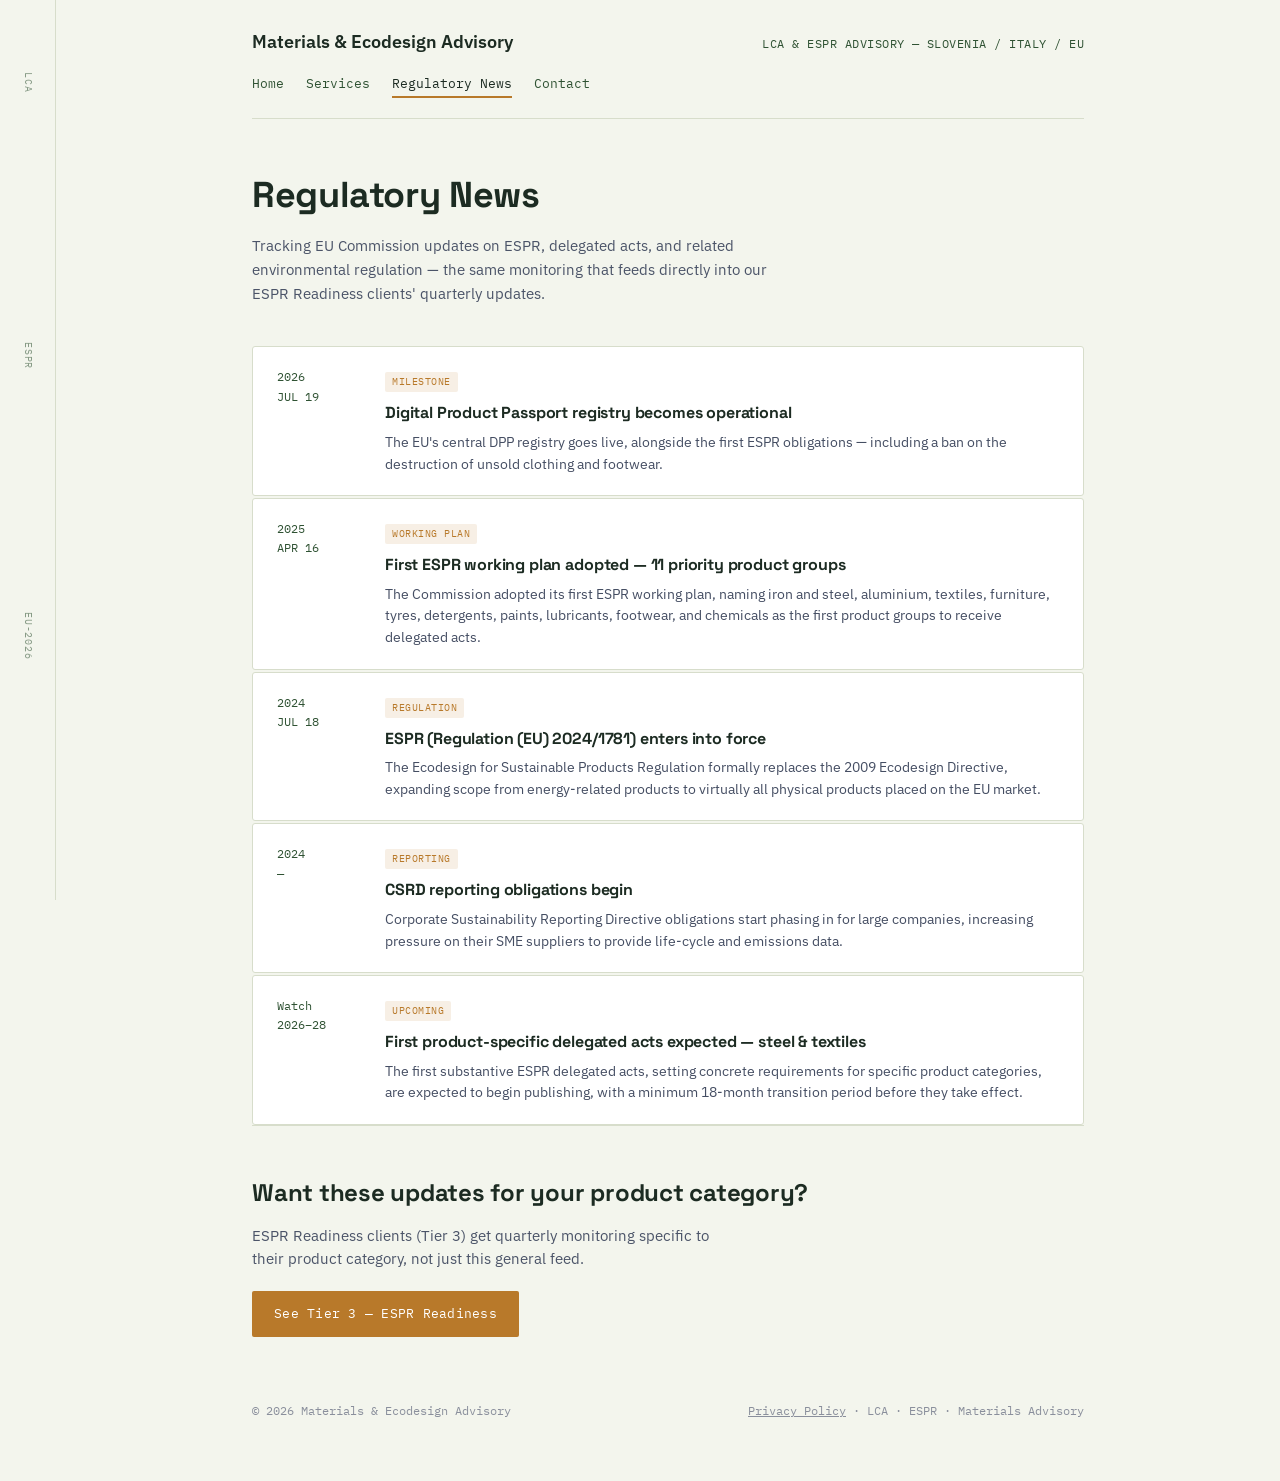
==== news.html @ 186d3c64 "Add files via upload" ====
<!DOCTYPE html>
<html lang="en">
<head>
<meta charset="UTF-8">
<meta name="viewport" content="width=device-width, initial-scale=1.0">
<title>Regulatory News — Materials &amp; Ecodesign Advisory</title>
<link rel="stylesheet" href="style.css">
</head>
<body>
  <nav class="ruler" aria-hidden="true"><div class="ruler-ticks"><span class="ruler-tick" style="top:8%;">LCA</span><span class="ruler-tick" style="top:38%;">ESPR</span><span class="ruler-tick" style="top:68%;">EU-2026</span></div></nav>
  <div class="wrap">
    <header class="top">
      <div class="brand">
        <div class="brand-name">Materials &amp; Ecodesign Advisory</div>
        <div class="brand-tag mono">LCA &amp; ESPR ADVISORY — SLOVENIA / ITALY / EU</div>
      </div>
      <nav class="mainnav">
        <a href="index.html">Home</a>
        <a href="services.html">Services</a>
        <a href="news.html" class="active">Regulatory News</a>
        <a href="index.html#contact">Contact</a>
      </nav>
    </header>

    <section class="pagehead">
      <h1>Regulatory News</h1>
      <p>Tracking EU Commission updates on ESPR, delegated acts, and related environmental regulation — the same monitoring that feeds directly into our ESPR Readiness clients' quarterly updates.</p>
    </section>

    <section class="services" style="padding-top:32px;">
      <div class="news-list">

        <div class="news-item">
          <div class="news-date mono">2026<br>JUL 19</div>
          <div>
            <span class="news-tag">Milestone</span>
            <h3>Digital Product Passport registry becomes operational</h3>
            <p>The EU's central DPP registry goes live, alongside the first ESPR obligations — including a ban on the destruction of unsold clothing and footwear.</p>
          </div>
        </div>

        <div class="news-item">
          <div class="news-date mono">2025<br>APR 16</div>
          <div>
            <span class="news-tag">Working Plan</span>
            <h3>First ESPR working plan adopted — 11 priority product groups</h3>
            <p>The Commission adopted its first ESPR working plan, naming iron and steel, aluminium, textiles, furniture, tyres, detergents, paints, lubricants, footwear, and chemicals as the first product groups to receive delegated acts.</p>
          </div>
        </div>

        <div class="news-item">
          <div class="news-date mono">2024<br>JUL 18</div>
          <div>
            <span class="news-tag">Regulation</span>
            <h3>ESPR (Regulation (EU) 2024/1781) enters into force</h3>
            <p>The Ecodesign for Sustainable Products Regulation formally replaces the 2009 Ecodesign Directive, expanding scope from energy-related products to virtually all physical products placed on the EU market.</p>
          </div>
        </div>

        <div class="news-item">
          <div class="news-date mono">2024<br>—</div>
          <div>
            <span class="news-tag">Reporting</span>
            <h3>CSRD reporting obligations begin</h3>
            <p>Corporate Sustainability Reporting Directive obligations start phasing in for large companies, increasing pressure on their SME suppliers to provide life-cycle and emissions data.</p>
          </div>
        </div>

        <div class="news-item">
          <div class="news-date mono">Watch<br>2026–28</div>
          <div>
            <span class="news-tag">Upcoming</span>
            <h3>First product-specific delegated acts expected — steel &amp; textiles</h3>
            <p>The first substantive ESPR delegated acts, setting concrete requirements for specific product categories, are expected to begin publishing, with a minimum 18-month transition period before they take effect.</p>
          </div>
        </div>

      </div>
    </section>

    <section class="contact" id="contact">
      <h2>Want these updates for your product category?</h2>
      <p>ESPR Readiness clients (Tier 3) get quarterly monitoring specific to their product category, not just this general feed.</p>
      <a class="btn btn-primary mono" href="services.html">See Tier 3 — ESPR Readiness</a>
    </section>

    <footer>
      <span>© 2026 Materials &amp; Ecodesign Advisory</span>
      <span class="mono"><a href="privacy.html">Privacy Policy</a> · LCA · ESPR · Materials Advisory</span>
    </footer>
  </div>
</body>
</html>
---- style.css ----
@import url('https://fonts.googleapis.com/css2?family=Space+Grotesk:wght@400;500;600;700&family=IBM+Plex+Mono:wght@400;500&family=IBM+Plex+Sans:wght@400;500;600&display=swap');
:root{--paper:#F3F5ED;--ink:#1C2B22;--blue:#2F5233;--brass:#B8792A;--teal:#3F6E64;--white:#FFFFFF;--line:#D7DDCB;--ruler-w:56px;}
*{box-sizing:border-box;margin:0;padding:0;}
html{scroll-behavior:smooth;}
body{background:var(--paper);color:var(--ink);font-family:'IBM Plex Sans',sans-serif;line-height:1.6;-webkit-font-smoothing:antialiased;}
h1,h2,h3{font-family:'Space Grotesk',sans-serif;letter-spacing:-0.01em;}
.mono{font-family:'IBM Plex Mono',monospace;}
a{color:inherit;}
:focus-visible{outline:2px solid var(--brass);outline-offset:3px;}
.ruler{position:fixed;top:0;left:0;bottom:0;width:var(--ruler-w);border-right:1px solid var(--line);background:var(--paper);z-index:5;display:none;}
.ruler-ticks{position:relative;height:100%;}
.ruler-tick{position:absolute;left:0;right:0;display:flex;align-items:center;justify-content:center;font-family:'IBM Plex Mono',monospace;font-size:10px;color:var(--blue);opacity:0.55;writing-mode:vertical-rl;letter-spacing:0.08em;}
@media(min-width:900px){.ruler{display:block;}body{margin-left:var(--ruler-w);}}
.wrap{max-width:880px;margin:0 auto;padding:0 24px;}
header.top{padding:28px 0 20px;border-bottom:1px solid var(--line);}
.brand{display:flex;justify-content:space-between;align-items:baseline;gap:16px;flex-wrap:wrap;}
.brand-name{font-size:18px;font-weight:600;}
.brand-tag{font-family:'IBM Plex Mono',monospace;font-size:12px;color:var(--blue);letter-spacing:0.04em;}
nav.mainnav{display:flex;gap:22px;margin-top:16px;flex-wrap:wrap;}
nav.mainnav a{font-family:'IBM Plex Mono',monospace;font-size:12.5px;color:var(--blue);text-decoration:none;padding-bottom:3px;border-bottom:2px solid transparent;}
nav.mainnav a:hover,nav.mainnav a.active{border-bottom-color:var(--brass);color:var(--ink);}
.langswitch{display:flex;gap:8px;margin-left:auto;}
.langswitch span{font-family:'IBM Plex Mono',monospace;font-size:11px;color:#a3a8b4;padding:2px 6px;border:1px solid var(--line);border-radius:2px;}
.langswitch span.active{color:var(--ink);border-color:var(--blue);}
.hero{padding:56px 0 40px;}
.hero-eyebrow{font-family:'IBM Plex Mono',monospace;font-size:12px;letter-spacing:0.12em;text-transform:uppercase;color:var(--brass);margin-bottom:16px;display:inline-block;border:1px solid var(--brass);padding:4px 10px;border-radius:2px;}
.hero h1{font-size:clamp(28px,4.4vw,42px);line-height:1.14;max-width:16ch;margin-bottom:16px;}
.hero p.lede{font-size:15.5px;max-width:56ch;color:#333f57;margin-bottom:26px;}
.cta-row{display:flex;gap:14px;flex-wrap:wrap;}
.btn{display:inline-block;padding:13px 22px;font-family:'IBM Plex Mono',monospace;font-size:13px;letter-spacing:0.02em;text-decoration:none;border-radius:2px;transition:transform .15s ease,box-shadow .15s ease;border:none;cursor:pointer;}
.btn-primary{background:var(--brass);color:var(--white);}
.btn-primary:hover{transform:translateY(-1px);box-shadow:0 4px 14px rgba(184,121,42,.35);}
.btn-ghost{border:1px solid var(--blue);color:var(--blue);background:transparent;}
.btn-ghost:hover{background:var(--blue);color:var(--white);}
.timeline-section{padding:8px 0 56px;}
.timeline-label{font-family:'IBM Plex Mono',monospace;font-size:12px;letter-spacing:.1em;text-transform:uppercase;color:var(--blue);opacity:.75;margin-bottom:20px;}
.timeline-track{position:relative;height:2px;background:var(--line);margin:0 6px;}
.timeline-fill{position:absolute;left:0;top:0;height:100%;width:62%;background:var(--teal);}
.timeline-points{display:flex;justify-content:space-between;margin-top:-1px;}
.tpoint{flex:1;text-align:left;padding-top:14px;position:relative;max-width:180px;}
.tpoint::before{content:'';position:absolute;top:-5px;left:0;width:10px;height:10px;border-radius:50%;background:var(--white);border:2px solid var(--teal);}
.tpoint.future::before{border-color:var(--brass);}
.tpoint .t-year{font-family:'IBM Plex Mono',monospace;font-size:13px;font-weight:500;}
.tpoint .t-desc{font-size:13px;color:#5a6478;margin-top:2px;}
.section-head{margin-bottom:30px;}
.section-head h2{font-size:26px;margin-bottom:8px;}
.section-head p{color:#4b5468;max-width:60ch;font-size:14.5px;}
.tier-list{display:grid;gap:14px;}
.tier{background:var(--white);border:1px solid var(--line);border-radius:3px;padding:22px 24px 20px;}
.tier.pending{opacity:.72;}
.tier-top{display:flex;justify-content:space-between;align-items:flex-start;gap:12px;margin-bottom:10px;}
.tier-num{font-family:'IBM Plex Mono',monospace;font-size:12px;color:var(--brass);letter-spacing:.06em;}
.status{font-family:'IBM Plex Mono',monospace;font-size:10.5px;letter-spacing:.04em;padding:3px 8px;border-radius:2px;white-space:nowrap;}
.status.live{background:rgba(63,110,100,.12);color:var(--teal);}
.status.build{background:rgba(184,121,42,.12);color:var(--brass);}
.status.later{background:rgba(47,82,51,.12);color:var(--blue);}
.tier h3{font-size:18px;margin-bottom:7px;}
.tier p{font-size:14px;color:#454e63;margin-bottom:12px;}
.tier ul.deliverables{margin:10px 0 14px 0;padding-left:0;}
.tier ul.deliverables li{list-style:none;font-size:13.5px;color:#454e63;padding:5px 0 5px 20px;position:relative;}
.tier ul.deliverables li::before{content:'—';position:absolute;left:0;color:var(--teal);}
.tier-meta{display:flex;gap:16px;flex-wrap:wrap;font-family:'IBM Plex Mono',monospace;font-size:12px;color:var(--blue);border-top:1px solid var(--line);padding-top:12px;}
.tier-meta span b{color:var(--ink);font-weight:500;}
.news-list{display:grid;gap:2px;}
.news-item{background:var(--white);border:1px solid var(--line);border-radius:3px;padding:20px 24px;display:grid;grid-template-columns:90px 1fr;gap:18px;}
@media(max-width:560px){.news-item{grid-template-columns:1fr;gap:6px;}}
.news-date{font-family:'IBM Plex Mono',monospace;font-size:12px;color:var(--blue);}
.news-tag{display:inline-block;font-family:'IBM Plex Mono',monospace;font-size:10px;letter-spacing:.05em;text-transform:uppercase;background:rgba(184,121,42,.12);color:var(--brass);padding:2px 7px;border-radius:2px;margin-bottom:8px;}
.news-item h3{font-size:16px;margin-bottom:6px;}
.news-item p{font-size:13.5px;color:#454e63;}
.approach{padding:8px 0 72px;display:grid;grid-template-columns:1fr;gap:28px;}
@media(min-width:640px){.approach{grid-template-columns:1.1fr 1fr;}}
.approach h2{font-size:24px;margin-bottom:13px;}
.approach p{font-size:14.5px;color:#3d4459;margin-bottom:12px;}
.credentials{background:var(--white);border:1px solid var(--line);border-radius:3px;padding:22px 24px;align-self:start;}
.credentials li{list-style:none;font-size:14px;padding:10px 0;border-bottom:1px solid var(--line);display:flex;justify-content:space-between;gap:12px;}
.credentials li:last-child{border-bottom:none;}
.credentials .k{color:#5a6478;}
.credentials .v{font-family:'IBM Plex Mono',monospace;font-size:12.5px;text-align:right;}
.contact{padding:48px 0 40px;border-top:1px solid var(--line);}
.contact h2{font-size:24px;margin-bottom:12px;}
.contact p{color:#4b5468;font-size:14.5px;margin-bottom:20px;max-width:52ch;}
input,textarea{width:100%;border:1px solid var(--line);border-radius:2px;padding:12px 14px;font-family:'IBM Plex Sans',sans-serif;font-size:14px;background:var(--white);max-width:440px;display:block;margin-bottom:12px;}
input:focus,textarea:focus{outline:none;border-color:var(--blue);}
footer{padding:24px 0 60px;font-family:'IBM Plex Mono',monospace;font-size:12px;color:#8a8f9c;display:flex;justify-content:space-between;flex-wrap:wrap;gap:8px;}
.pagehead{padding:48px 0 8px;}
.pagehead h1{font-size:clamp(26px,4vw,36px);margin-bottom:10px;}
.pagehead p{color:#4b5468;font-size:15px;max-width:60ch;}
@media(prefers-reduced-motion:reduce){*{transition:none!important;}}

.sdg-grid{display:grid;grid-template-columns:repeat(auto-fit,minmax(180px,1fr));gap:12px;}
.sdg-card{background:var(--white);border:1px solid var(--line);border-left:4px solid var(--teal);border-radius:3px;padding:16px 18px;}
.sdg-num{font-family:'Space Grotesk',sans-serif;font-weight:700;font-size:22px;color:var(--blue);line-height:1;margin-bottom:6px;}
.sdg-card h4{font-size:13.5px;font-weight:600;margin-bottom:6px;}
.sdg-card p{font-size:12.5px;color:#4b5468;line-height:1.5;}
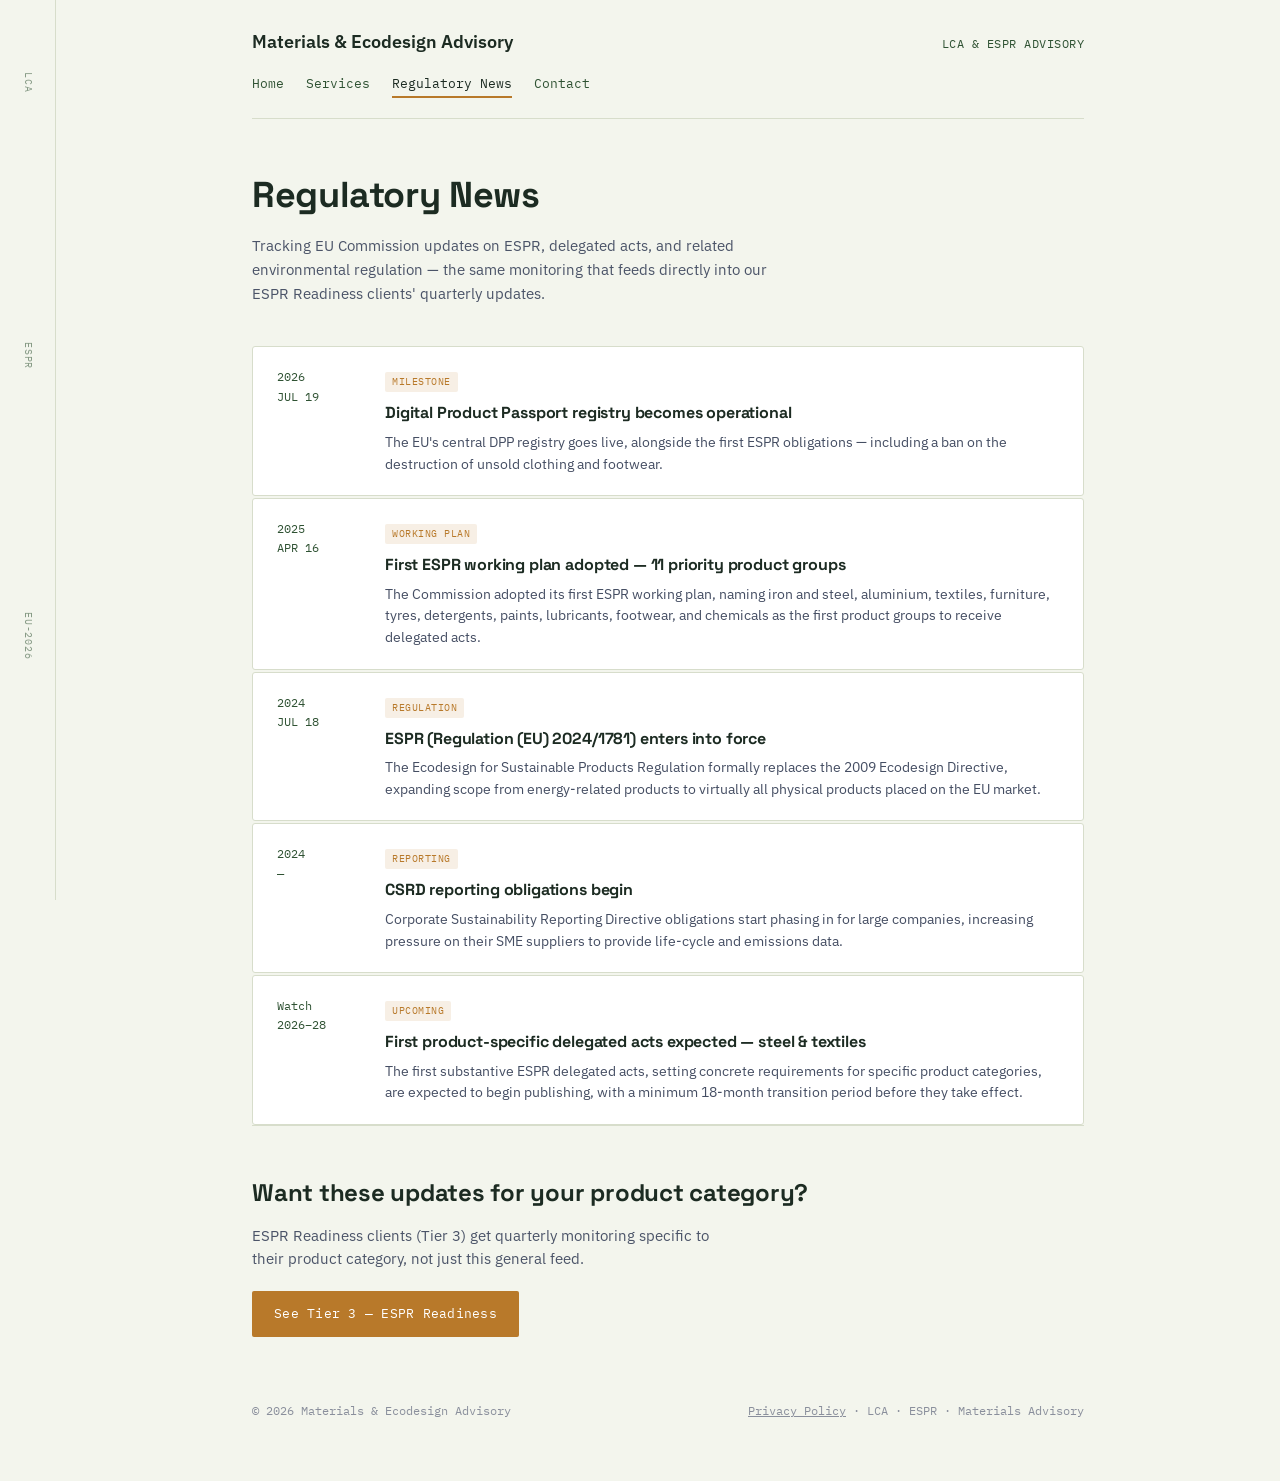
==== commit a2050c0a: "Remove Slovenia/Italy/EU from header tagline" ====
--- a/news.html
+++ b/news.html
@@ -12,7 +12,7 @@
     <header class="top">
       <div class="brand">
         <div class="brand-name">Materials &amp; Ecodesign Advisory</div>
-        <div class="brand-tag mono">LCA &amp; ESPR ADVISORY — SLOVENIA / ITALY / EU</div>
+        <div class="brand-tag mono">LCA &amp; ESPR ADVISORY</div>
       </div>
       <nav class="mainnav">
         <a href="index.html">Home</a>
--- a/style.css
+++ b/style.css
@@ -90,6 +90,8 @@
 
 .sdg-grid{display:grid;grid-template-columns:repeat(auto-fit,minmax(180px,1fr));gap:12px;}
 .sdg-card{background:var(--white);border:1px solid var(--line);border-left:4px solid var(--teal);border-radius:3px;padding:16px 18px;}
+.sdg-icon{width:34px;height:34px;border-radius:6px;display:flex;align-items:center;justify-content:center;margin-bottom:10px;}
+.sdg-icon svg{width:18px;height:18px;}
 .sdg-num{font-family:'Space Grotesk',sans-serif;font-weight:700;font-size:22px;color:var(--blue);line-height:1;margin-bottom:6px;}
 .sdg-card h4{font-size:13.5px;font-weight:600;margin-bottom:6px;}
 .sdg-card p{font-size:12.5px;color:#4b5468;line-height:1.5;}
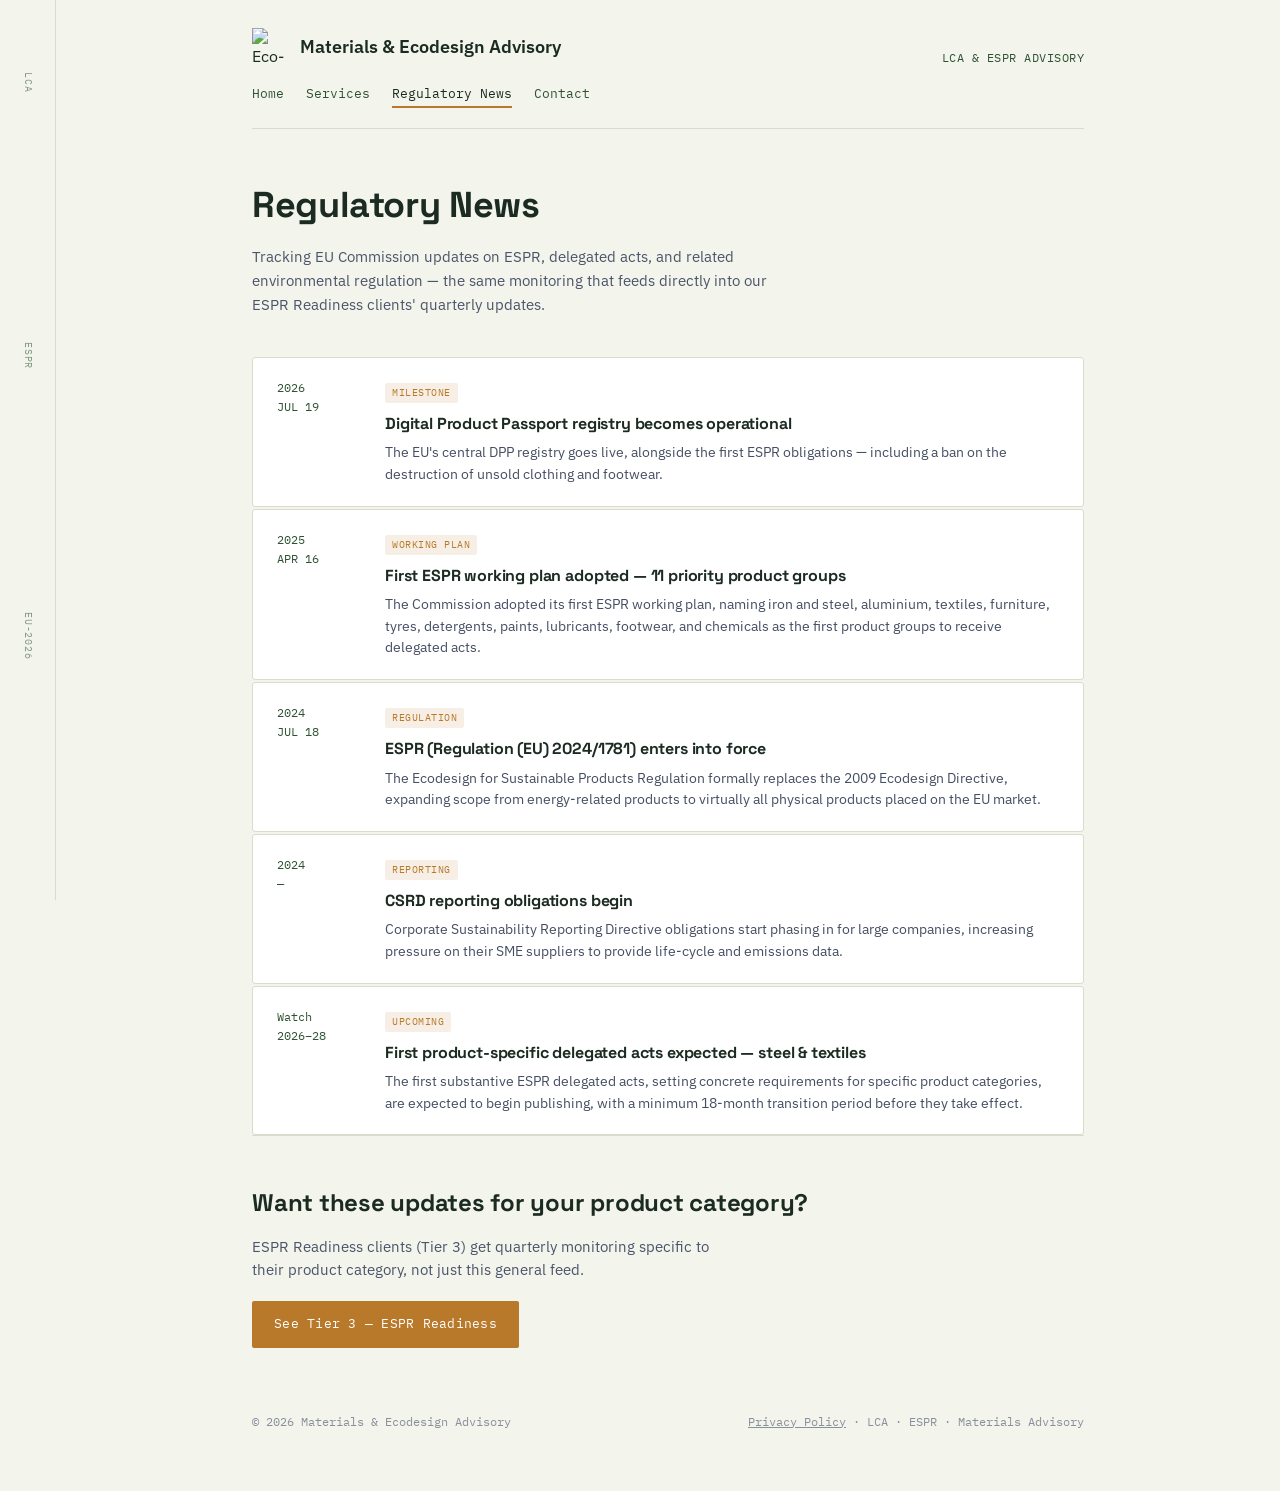
==== commit b9836cc2: "Add Eco-owl logo to header" ====
--- a/news.html
+++ b/news.html
@@ -11,7 +11,10 @@
   <div class="wrap">
     <header class="top">
       <div class="brand">
-        <div class="brand-name">Materials &amp; Ecodesign Advisory</div>
+        <div class="brand-left">
+          <img src="assets/logo.png" alt="Eco-owl logo" class="brand-logo">
+          <div class="brand-name">Materials &amp; Ecodesign Advisory</div>
+        </div>
         <div class="brand-tag mono">LCA &amp; ESPR ADVISORY</div>
       </div>
       <nav class="mainnav">
--- a/style.css
+++ b/style.css
@@ -14,6 +14,8 @@
 .wrap{max-width:880px;margin:0 auto;padding:0 24px;}
 header.top{padding:28px 0 20px;border-bottom:1px solid var(--line);}
 .brand{display:flex;justify-content:space-between;align-items:baseline;gap:16px;flex-wrap:wrap;}
+.brand-left{display:flex;align-items:center;gap:10px;}
+.brand-logo{width:38px;height:38px;object-fit:contain;flex-shrink:0;}
 .brand-name{font-size:18px;font-weight:600;}
 .brand-tag{font-family:'IBM Plex Mono',monospace;font-size:12px;color:var(--blue);letter-spacing:0.04em;}
 nav.mainnav{display:flex;gap:22px;margin-top:16px;flex-wrap:wrap;}
